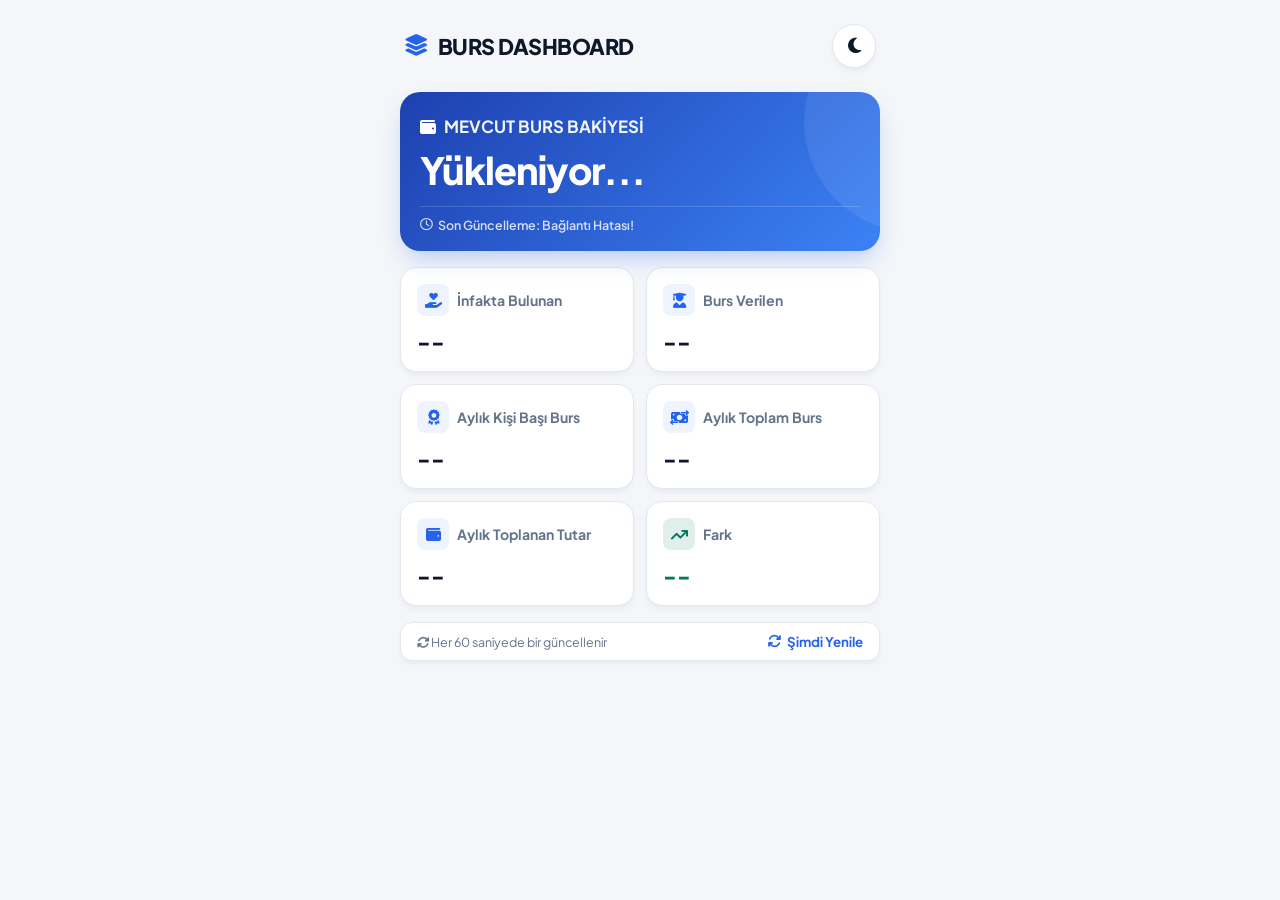
==== index.html @ 4dca09f1 "Add files via upload" ====
<!DOCTYPE html>
<html lang="tr">
<head>
    <meta charset="UTF-8">
    <meta name="viewport" content="width=device-width, initial-scale=1.0">
    <title>Burs Dashboard</title>
    <!-- Google Fonts & Font Awesome Icons -->
    <link rel="preconnect" href="https://fonts.googleapis.com">
    <link rel="preconnect" href="https://fonts.gstatic.com" crossorigin>
    <link href="https://fonts.googleapis.com/css2?family=Plus+Jakarta+Sans:wght@500;600;700;800&display=swap" rel="stylesheet">
    <link rel="stylesheet" href="https://cdnjs.cloudflare.com/ajax/libs/font-awesome/6.4.0/css/all.min.css">

    <style>
        :root {
            --bg-page: #f4f6f9;
            --bg-card: #ffffff;
            --text-main: #0f172a;
            --text-muted: #64748b;
            --primary: #2563eb;
            --primary-gradient: linear-gradient(135deg, #1e40af 0%, #3b82f6 100%);
            --border-color: #e2e8f0;
            --shadow-sm: 0 4px 6px -1px rgba(0,0,0,0.05);

            --diff-pos-text: #047857;
            --diff-neg-text: #b91c1c;
        }

        [data-theme="dark"] {
            --bg-page: #0f172a;
            --bg-card: #1e293b;
            --text-main: #f8fafc;
            --text-muted: #94a3b8;
            --border-color: #334155;
            --primary-gradient: linear-gradient(135deg, #1d4ed8 0%, #60a5fa 100%);

            --diff-pos-text: #34d399;
            --diff-neg-text: #f87171;
        }

        * {
            box-sizing: border-box;
            margin: 0;
            padding: 0;
            font-family: 'Plus Jakarta Sans', -apple-system, BlinkMacSystemFont, sans-serif;
            -webkit-tap-highlight-color: transparent;
        }

        body {
            background-color: var(--bg-page);
            color: var(--text-main);
            min-height: 100vh;
            padding: 16px;
            display: flex;
            justify-content: center;
            transition: background-color 0.3s ease, color 0.3s ease;
        }

        .container {
            width: 100%;
            max-width: 480px;
            display: flex;
            flex-direction: column;
            gap: 16px;
        }

        header {
            display: flex;
            justify-content: space-between;
            align-items: center;
            padding: 8px 4px;
        }

        .header-title {
            font-size: 1.35rem;
            font-weight: 800;
            letter-spacing: -0.5px;
            color: var(--text-main);
            display: flex;
            align-items: center;
            gap: 10px;
        }

        .header-title i {
            color: var(--primary);
        }

        .theme-toggle {
            background: var(--bg-card);
            border: 1px solid var(--border-color);
            color: var(--text-main);
            width: 44px;
            height: 44px;
            border-radius: 50%;
            display: flex;
            align-items: center;
            justify-content: center;
            cursor: pointer;
            font-size: 1.1rem;
            box-shadow: var(--shadow-sm);
        }

        .hero-card {
            background: var(--primary-gradient);
            color: #ffffff;
            border-radius: 20px;
            padding: 24px 20px 18px 20px;
            box-shadow: 0 12px 24px -6px rgba(37, 99, 235, 0.3);
            position: relative;
            overflow: hidden;
            display: flex;
            flex-direction: column;
            justify-content: space-between;
            min-height: 150px;
        }

        .hero-card::before {
            content: '';
            position: absolute;
            top: -50%;
            right: -30%;
            width: 220px;
            height: 220px;
            background: rgba(255, 255, 255, 0.08);
            border-radius: 50%;
            pointer-events: none;
        }

        .hero-top {
            display: flex;
            align-items: center;
            gap: 8px;
            margin-bottom: 12px;
        }

        .hero-label {
            font-size: 1.05rem;
            font-weight: 700;
            text-transform: uppercase;
            opacity: 0.95;
        }

        .hero-value {
            font-size: 2.35rem;
            font-weight: 800;
            letter-spacing: -1px;
            line-height: 1.1;
            margin-bottom: 16px;
        }

        .hero-bottom {
            font-size: 0.78rem;
            font-weight: 600;
            opacity: 0.8;
            display: flex;
            align-items: center;
            gap: 6px;
            border-top: 1px solid rgba(255, 255, 255, 0.2);
            padding-top: 10px;
        }

        .grid-container {
            display: grid;
            grid-template-columns: repeat(2, 1fr);
            gap: 12px;
        }

        .card {
            background: var(--bg-card);
            border: 1px solid var(--border-color);
            border-radius: 16px;
            padding: 16px;
            box-shadow: var(--shadow-sm);
            display: flex;
            flex-direction: column;
            justify-content: space-between;
            min-height: 105px;
        }

        .card-header {
            display: flex;
            align-items: center;
            gap: 8px;
            margin-bottom: 10px;
        }

        .card-icon {
            width: 32px;
            height: 32px;
            border-radius: 8px;
            background: rgba(37, 99, 235, 0.08);
            color: var(--primary);
            display: flex;
            align-items: center;
            justify-content: center;
            font-size: 0.95rem;
            flex-shrink: 0;
        }

        [data-theme="dark"] .card-icon {
            background: rgba(96, 165, 250, 0.15);
        }

        .card-title {
            font-size: 0.88rem;
            font-weight: 700;
            color: var(--text-muted);
            line-height: 1.25;
        }

        .card-value {
            font-size: 1.35rem;
            font-weight: 800;
            color: var(--text-main);
            letter-spacing: -0.5px;
        }

        .diff-card.diff-positive .card-value { color: var(--diff-pos-text); }
        .diff-card.diff-positive .card-icon { background: rgba(4, 120, 87, 0.12); color: var(--diff-pos-text); }
        .diff-card.diff-negative .card-value { color: var(--diff-neg-text); }
        .diff-card.diff-negative .card-icon { background: rgba(185, 28, 28, 0.12); color: var(--diff-neg-text); }

        .refresh-bar {
            display: flex;
            justify-content: space-between;
            align-items: center;
            background: var(--bg-card);
            border: 1px solid var(--border-color);
            padding: 10px 16px;
            border-radius: 12px;
            font-size: 0.78rem;
            color: var(--text-muted);
            box-shadow: var(--shadow-sm);
        }

        .refresh-btn {
            background: transparent;
            border: none;
            color: var(--primary);
            font-weight: 700;
            cursor: pointer;
            display: flex;
            align-items: center;
            gap: 6px;
        }

        .spinning { animation: spin 1s linear infinite; }
        @keyframes spin { 100% { transform: rotate(360deg); } }
    </style>
</head>
<body>

    <div class="container">
        <header>
            <h1 class="header-title">
                <i class="fa-solid fa-layer-group"></i>
                BURS DASHBOARD
            </h1>
            <button class="theme-toggle" id="themeToggle" aria-label="Tema Değiştir">
                <i class="fa-solid fa-moon"></i>
            </button>
        </header>

        <!-- Mevcut Burs Bakiyesi -->
        <div class="hero-card">
            <div class="hero-top">
                <i class="fa-solid fa-wallet"></i>
                <span class="hero-label">Mevcut Burs Bakiyesi</span>
            </div>
            <div class="hero-value" id="val-bakiye">Yükleniyor...</div>
            <div class="hero-bottom">
                <i class="fa-regular fa-clock"></i>
                <span>Son Güncelleme: <span id="last-update-time">Bekleniyor...</span></span>
            </div>
        </div>

        <!-- 6 Eşit Grid Kart -->
        <div class="grid-container">
            <div class="card">
                <div class="card-header">
                    <div class="card-icon"><i class="fa-solid fa-hand-holding-heart"></i></div>
                    <span class="card-title">İnfakta Bulunan</span>
                </div>
                <div class="card-value" id="val-infaktaBulunan">--</div>
            </div>

            <div class="card">
                <div class="card-header">
                    <div class="card-icon"><i class="fa-solid fa-user-graduate"></i></div>
                    <span class="card-title">Burs Verilen</span>
                </div>
                <div class="card-value" id="val-bursVerilen">--</div>
            </div>

            <div class="card">
                <div class="card-header">
                    <div class="card-icon"><i class="fa-solid fa-award"></i></div>
                    <span class="card-title">Aylık Kişi Başı Burs</span>
                </div>
                <div class="card-value" id="val-kisiBasiBurs">--</div>
            </div>

            <div class="card">
                <div class="card-header">
                    <div class="card-icon"><i class="fa-solid fa-money-bill-transfer"></i></div>
                    <span class="card-title">Aylık Toplam Burs</span>
                </div>
                <div class="card-value" id="val-aylikToplamBurs">--</div>
            </div>

            <div class="card">
                <div class="card-header">
                    <div class="card-icon"><i class="fa-solid fa-wallet"></i></div>
                    <span class="card-title">Aylık Toplanan Tutar</span>
                </div>
                <div class="card-value" id="val-aylikToplanan">--</div>
            </div>

            <div class="card diff-card diff-positive" id="diffCard">
                <div class="card-header">
                    <div class="card-icon" id="diffIcon"><i class="fa-solid fa-arrow-trend-up"></i></div>
                    <span class="card-title">Fark</span>
                </div>
                <div class="card-value" id="val-fark">--</div>
            </div>
        </div>

        <!-- Yenileme Çubuğu -->
        <div class="refresh-bar">
            <span><i class="fa-solid fa-rotate"></i> Her 60 saniyede bir güncellenir</span>
            <button class="refresh-btn" onclick="fetchData()">
                <i class="fa-solid fa-arrows-rotate" id="refreshIcon"></i> Şimdi Yenile
            </button>
        </div>
    </div>

    <script>
        const API_URL = "https://script.google.com/macros/s/AKfycbyKhrwDqc6kaqZxtwELorfctKa095VKbjCXpTONy8sBxNNyxpd5-GMLLA14qhVhdC8V/exec";

        function formatCurrency(val) {
            if (val === undefined || val === null || isNaN(val)) return "₺0";
            return new Intl.NumberFormat('tr-TR', { style: 'currency', currency: 'TRY', minimumFractionDigits: 0 }).format(val);
        }

        async function fetchData() {
            const refreshIcon = document.getElementById('refreshIcon');
            if (refreshIcon) refreshIcon.classList.add('spinning');

            try {
                const response = await fetch(API_URL, { redirect: 'follow' });
                if (!response.ok) throw new Error("Sunucu yanıt vermedi.");
                
                const data = await response.json();

                if (data) {
                    if (data.bakiye !== undefined) {
                        document.getElementById('val-bakiye').textContent = new Intl.NumberFormat('tr-TR', { minimumFractionDigits: 2 }).format(data.bakiye) + ' ₺';
                    }
                    if (data.infaktaBulunan !== undefined) document.getElementById('val-infaktaBulunan').textContent = data.infaktaBulunan;
                    if (data.bursVerilen !== undefined) document.getElementById('val-bursVerilen').textContent = data.bursVerilen;
                    if (data.kisiBasiBurs !== undefined) document.getElementById('val-kisiBasiBurs').textContent = formatCurrency(data.kisiBasiBurs);
                    if (data.aylikToplamBurs !== undefined) document.getElementById('val-aylikToplamBurs').textContent = formatCurrency(data.aylikToplamBurs);
                    if (data.aylikToplanan !== undefined) document.getElementById('val-aylikToplanan').textContent = formatCurrency(data.aylikToplanan);

                    if (data.fark !== undefined) {
                        const diffCard = document.getElementById('diffCard');
                        const diffIcon = document.getElementById('diffIcon');
                        const diffValue = document.getElementById('val-fark');

                        if (data.fark >= 0) {
                            diffCard.className = 'card diff-card diff-positive';
                            diffIcon.innerHTML = '<i class="fa-solid fa-arrow-trend-up"></i>';
                            diffValue.textContent = '+' + formatCurrency(data.fark);
                        } else {
                            diffCard.className = 'card diff-card diff-negative';
                            diffIcon.innerHTML = '<i class="fa-solid fa-arrow-trend-down"></i>';
                            diffValue.textContent = formatCurrency(data.fark);
                        }
                    }

                    const now = new Date();
                    document.getElementById('last-update-time').textContent = now.toLocaleTimeString('tr-TR', { hour: '2-digit', minute: '2-digit', second: '2-digit' });
                }
            } catch (err) {
                console.error("Veri çekme hatası:", err);
                document.getElementById('last-update-time').textContent = "Bağlantı Hatası!";
            } finally {
                if (refreshIcon) {
                    setTimeout(() => refreshIcon.classList.remove('spinning'), 500);
                }
            }
        }

        // İlk açılış
        fetchData();
        setInterval(fetchData, 60000);

        // Tema değiştirme
        const themeToggle = document.getElementById('themeToggle');
        const savedTheme = localStorage.getItem('theme');
        if (savedTheme === 'dark') {
            document.documentElement.setAttribute('data-theme', 'dark');
            themeToggle.innerHTML = '<i class="fa-solid fa-sun"></i>';
        }

        themeToggle.addEventListener('click', () => {
            const isDark = document.documentElement.getAttribute('data-theme') === 'dark';
            if (isDark) {
                document.documentElement.removeAttribute('data-theme');
                themeToggle.innerHTML = '<i class="fa-solid fa-moon"></i>';
                localStorage.setItem('theme', 'light');
            } else {
                document.documentElement.setAttribute('data-theme', 'dark');
                themeToggle.innerHTML = '<i class="fa-solid fa-sun"></i>';
                localStorage.setItem('theme', 'dark');
            }
        });
    </script>
</body>
</html>
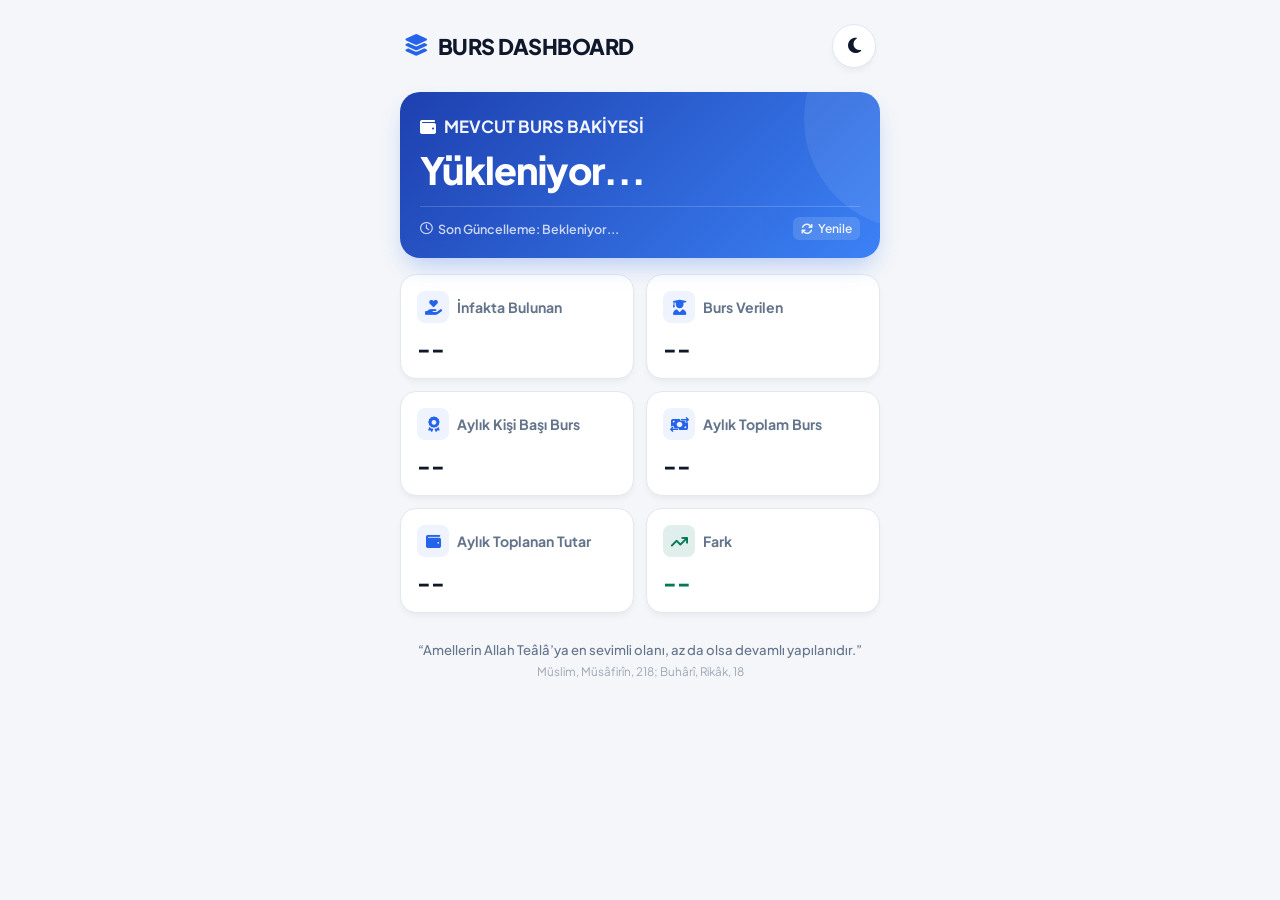
==== commit 294f474f: "Add files via upload" ====
--- a/index.html
+++ b/index.html
@@ -150,12 +150,38 @@
         .hero-bottom {
             font-size: 0.78rem;
             font-weight: 600;
-            opacity: 0.8;
-            display: flex;
-            align-items: center;
-            gap: 6px;
+            opacity: 0.9;
+            display: flex;
+            justify-content: space-between;
+            align-items: center;
             border-top: 1px solid rgba(255, 255, 255, 0.2);
             padding-top: 10px;
+        }
+
+        .hero-update-info {
+            display: flex;
+            align-items: center;
+            gap: 6px;
+            opacity: 0.85;
+        }
+
+        .hero-refresh-btn {
+            background: rgba(255, 255, 255, 0.15);
+            border: none;
+            color: #ffffff;
+            font-weight: 600;
+            cursor: pointer;
+            display: flex;
+            align-items: center;
+            gap: 5px;
+            font-size: 0.75rem;
+            padding: 4px 8px;
+            border-radius: 6px;
+            transition: background 0.2s;
+        }
+
+        .hero-refresh-btn:hover {
+            background: rgba(255, 255, 255, 0.25);
         }
 
         .grid-container {
@@ -219,28 +245,27 @@
         .diff-card.diff-negative .card-value { color: var(--diff-neg-text); }
         .diff-card.diff-negative .card-icon { background: rgba(185, 28, 28, 0.12); color: var(--diff-neg-text); }
 
-        .refresh-bar {
-            display: flex;
-            justify-content: space-between;
-            align-items: center;
-            background: var(--bg-card);
-            border: 1px solid var(--border-color);
-            padding: 10px 16px;
-            border-radius: 12px;
-            font-size: 0.78rem;
+        /* Sayfa Altı Hadis Alanı */
+        .footer-note {
+            text-align: center;
+            padding: 8px 4px;
+            display: flex;
+            flex-direction: column;
+            gap: 4px;
+            margin-top: 4px;
+        }
+
+        .footer-hadith {
+            font-size: 0.82rem;
+            font-weight: 500;
             color: var(--text-muted);
-            box-shadow: var(--shadow-sm);
-        }
-
-        .refresh-btn {
-            background: transparent;
-            border: none;
-            color: var(--primary);
-            font-weight: 700;
-            cursor: pointer;
-            display: flex;
-            align-items: center;
-            gap: 6px;
+            line-height: 1.4;
+        }
+
+        .footer-source {
+            font-size: 0.73rem;
+            color: var(--text-muted);
+            opacity: 0.6;
         }
 
         .spinning { animation: spin 1s linear infinite; }
@@ -268,8 +293,13 @@
             </div>
             <div class="hero-value" id="val-bakiye">Yükleniyor...</div>
             <div class="hero-bottom">
-                <i class="fa-regular fa-clock"></i>
-                <span>Son Güncelleme: <span id="last-update-time">Bekleniyor...</span></span>
+                <div class="hero-update-info">
+                    <i class="fa-regular fa-clock"></i>
+                    <span>Son Güncelleme: <span id="last-update-time">Bekleniyor...</span></span>
+                </div>
+                <button class="hero-refresh-btn" onclick="fetchData()">
+                    <i class="fa-solid fa-arrows-rotate" id="refreshIcon"></i> Yenile
+                </button>
             </div>
         </div>
 
@@ -324,13 +354,11 @@
             </div>
         </div>
 
-        <!-- Yenileme Çubuğu -->
-        <div class="refresh-bar">
-            <span><i class="fa-solid fa-rotate"></i> Her 60 saniyede bir güncellenir</span>
-            <button class="refresh-btn" onclick="fetchData()">
-                <i class="fa-solid fa-arrows-rotate" id="refreshIcon"></i> Şimdi Yenile
-            </button>
-        </div>
+        <!-- Sayfa Altı Hadis Alanı -->
+        <footer class="footer-note">
+            <p class="footer-hadith">“Amellerin Allah Teâlâ’ya en sevimli olanı, az da olsa devamlı yapılanıdır.”</p>
+            <p class="footer-source">Müslim, Müsâfirîn, 218; Buhârî, Rikâk, 18</p>
+        </footer>
     </div>
 
     <script>
@@ -350,70 +378,64 @@
                 if (!response.ok) throw new Error("Sunucu yanıt vermedi.");
                 
                 const data = await response.json();
-
-                if (data) {
-                    if (data.bakiye !== undefined) {
-                        document.getElementById('val-bakiye').textContent = new Intl.NumberFormat('tr-TR', { minimumFractionDigits: 2 }).format(data.bakiye) + ' ₺';
-                    }
-                    if (data.infaktaBulunan !== undefined) document.getElementById('val-infaktaBulunan').textContent = data.infaktaBulunan;
-                    if (data.bursVerilen !== undefined) document.getElementById('val-bursVerilen').textContent = data.bursVerilen;
-                    if (data.kisiBasiBurs !== undefined) document.getElementById('val-kisiBasiBurs').textContent = formatCurrency(data.kisiBasiBurs);
-                    if (data.aylikToplamBurs !== undefined) document.getElementById('val-aylikToplamBurs').textContent = formatCurrency(data.aylikToplamBurs);
-                    if (data.aylikToplanan !== undefined) document.getElementById('val-aylikToplanan').textContent = formatCurrency(data.aylikToplanan);
-
-                    if (data.fark !== undefined) {
-                        const diffCard = document.getElementById('diffCard');
-                        const diffIcon = document.getElementById('diffIcon');
-                        const diffValue = document.getElementById('val-fark');
-
-                        if (data.fark >= 0) {
-                            diffCard.className = 'card diff-card diff-positive';
-                            diffIcon.innerHTML = '<i class="fa-solid fa-arrow-trend-up"></i>';
-                            diffValue.textContent = '+' + formatCurrency(data.fark);
-                        } else {
-                            diffCard.className = 'card diff-card diff-negative';
-                            diffIcon.innerHTML = '<i class="fa-solid fa-arrow-trend-down"></i>';
-                            diffValue.textContent = formatCurrency(data.fark);
-                        }
-                    }
-
-                    const now = new Date();
-                    document.getElementById('last-update-time').textContent = now.toLocaleTimeString('tr-TR', { hour: '2-digit', minute: '2-digit', second: '2-digit' });
+                
+                document.getElementById('val-bakiye').innerText = formatCurrency(data.bakiye);
+                document.getElementById('val-infaktaBulunan').innerText = data.infaktaBulunan ?? '--';
+                document.getElementById('val-bursVerilen').innerText = data.bursVerilen ?? '--';
+                document.getElementById('val-kisiBasiBurs').innerText = formatCurrency(data.kisiBasiBurs);
+                document.getElementById('val-aylikToplamBurs').innerText = formatCurrency(data.aylikToplamBurs);
+                document.getElementById('val-aylikToplanan').innerText = formatCurrency(data.aylikToplanan);
+
+                const fark = data.fark;
+                const diffCard = document.getElementById('diffCard');
+                const diffIcon = document.getElementById('diffIcon');
+                
+                document.getElementById('val-fark').innerText = formatCurrency(fark);
+                
+                if (fark >= 0) {
+                    diffCard.className = "card diff-card diff-positive";
+                    diffIcon.className = "fa-solid fa-arrow-trend-up";
+                } else {
+                    diffCard.className = "card diff-card diff-negative";
+                    diffIcon.className = "fa-solid fa-arrow-trend-down";
                 }
-            } catch (err) {
-                console.error("Veri çekme hatası:", err);
-                document.getElementById('last-update-time').textContent = "Bağlantı Hatası!";
+
+                const now = new Date();
+                document.getElementById('last-update-time').innerText = now.toLocaleTimeString('tr-TR', { hour: '2-digit', minute: '2-digit' });
+
+            } catch (error) {
+                console.error("Veri çekme hatası:", error);
             } finally {
-                if (refreshIcon) {
-                    setTimeout(() => refreshIcon.classList.remove('spinning'), 500);
-                }
+                if (refreshIcon) refreshIcon.classList.remove('spinning');
             }
         }
 
-        // İlk açılış
-        fetchData();
-        setInterval(fetchData, 60000);
-
-        // Tema değiştirme
+        // Tema Değiştirici
         const themeToggle = document.getElementById('themeToggle');
-        const savedTheme = localStorage.getItem('theme');
-        if (savedTheme === 'dark') {
-            document.documentElement.setAttribute('data-theme', 'dark');
-            themeToggle.innerHTML = '<i class="fa-solid fa-sun"></i>';
-        }
+        const htmlElement = document.documentElement;
 
         themeToggle.addEventListener('click', () => {
-            const isDark = document.documentElement.getAttribute('data-theme') === 'dark';
-            if (isDark) {
-                document.documentElement.removeAttribute('data-theme');
+            const currentTheme = htmlElement.getAttribute('data-theme');
+            if (currentTheme === 'dark') {
+                htmlElement.removeAttribute('data-theme');
                 themeToggle.innerHTML = '<i class="fa-solid fa-moon"></i>';
                 localStorage.setItem('theme', 'light');
             } else {
-                document.documentElement.setAttribute('data-theme', 'dark');
+                htmlElement.setAttribute('data-theme', 'dark');
                 themeToggle.innerHTML = '<i class="fa-solid fa-sun"></i>';
                 localStorage.setItem('theme', 'dark');
             }
         });
+
+        // Sayfa Yüklendiğinde
+        window.addEventListener('DOMContentLoaded', () => {
+            const savedTheme = localStorage.getItem('theme');
+            if (savedTheme === 'dark') {
+                htmlElement.setAttribute('data-theme', 'dark');
+                themeToggle.innerHTML = '<i class="fa-solid fa-sun"></i>';
+            }
+            fetchData();
+        });
     </script>
 </body>
 </html>
